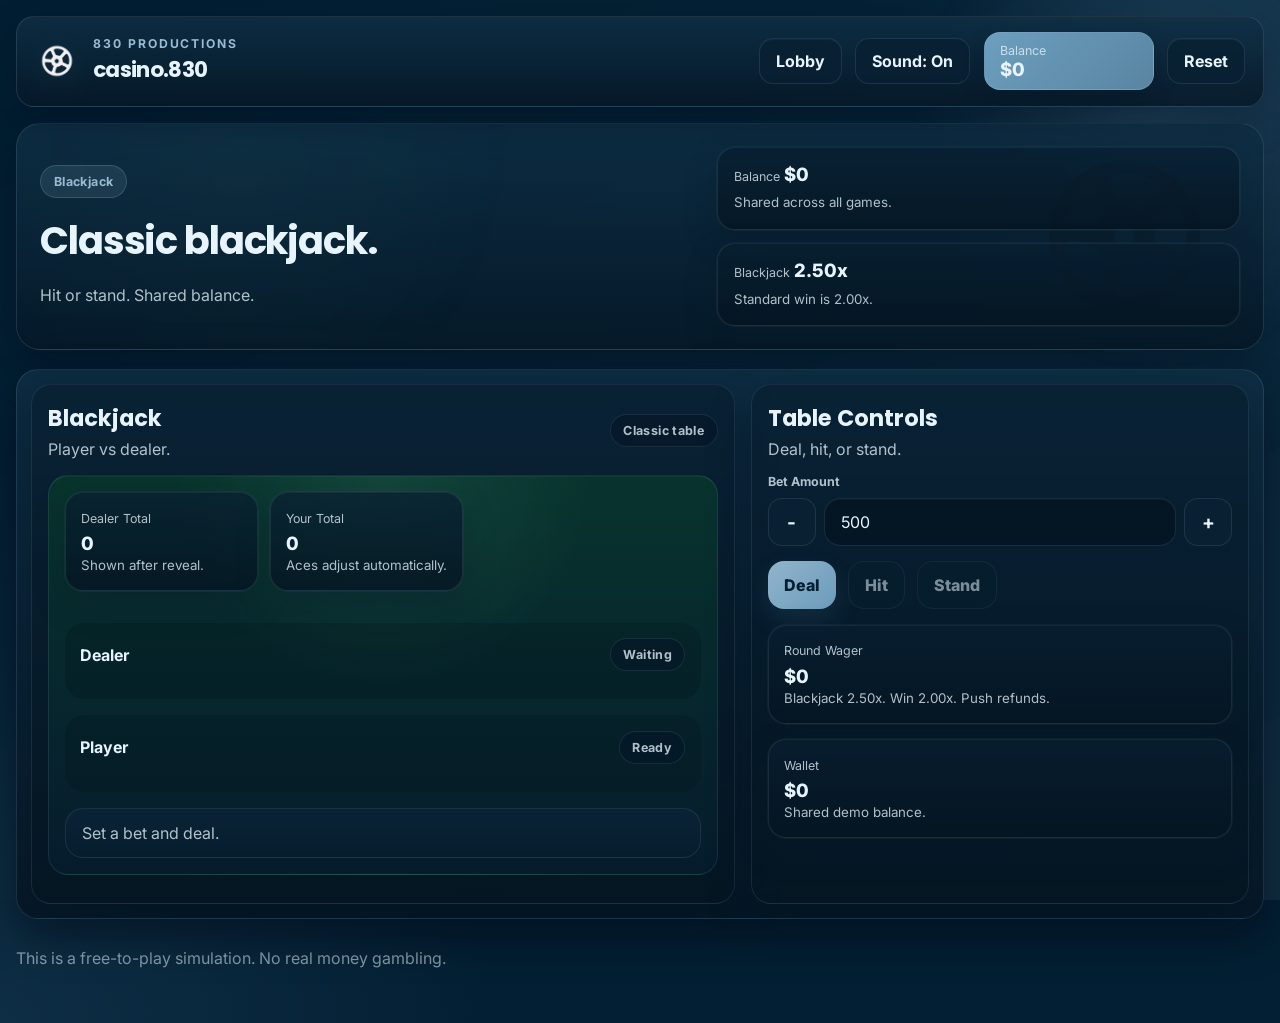
==== games/blackjack.html @ 33a7fc01 "first commit" ====
<!DOCTYPE html>
<html lang="en">
  <head>
    <meta charset="UTF-8" />
    <meta name="viewport" content="width=device-width, initial-scale=1.0" />
    <title>casino.830 | Blackjack</title>
    <link rel="icon" type="image/png" href="../assets/logos/logo-icon.png" />
    <link rel="preconnect" href="https://fonts.googleapis.com" />
    <link rel="preconnect" href="https://fonts.gstatic.com" crossorigin />
    <link
      href="https://fonts.googleapis.com/css2?family=Inter:wght@400;500;600;700;800&amp;family=Poppins:wght@500;600;700;800&amp;display=swap"
      rel="stylesheet"
    />
    <link rel="stylesheet" href="../css/styles.css" />
  </head>
  <body data-page-type="game" data-game-id="blackjack" data-game-creator="createBlackjackGame">
    <div class="app-shell">
      <header class="topbar glass-panel">
        <div class="brand-cluster">
          <a class="brand-lockup" href="../index.html" aria-label="casino.830 home">
            <img class="brand-mark" src="../assets/logos/logo-white.png" alt="830 Productions logo" />
            <div>
              <p class="eyebrow">830 Productions</p>
              <h1>casino.830</h1>
            </div>
          </a>
        </div>

        <div class="topbar-actions">
          <a class="secondary-button" href="../index.html">Lobby</a>
          <button class="icon-button sound-toggle" data-sound-toggle type="button" aria-pressed="true">
            Sound: On
          </button>
          <div class="balance-pill">
            <span>Balance</span>
            <strong data-balance-display>$30,000</strong>
          </div>
          <button class="secondary-button" data-reset-balance type="button">Reset</button>
        </div>
      </header>

      <main class="main-content page-main">
        <section class="hero-panel glass-panel">
          <div class="hero-copy">
            <span class="hero-chip">Blackjack</span>
            <h2>Classic blackjack.</h2>
            <p>Hit or stand. Shared balance.</p>
          </div>

          <div class="hero-stats">
            <article class="hero-stat">
              <span>Balance</span>
              <strong data-balance-display>$30,000</strong>
              <small>Shared across all games.</small>
            </article>
            <article class="hero-stat">
              <span>Blackjack</span>
              <strong>2.50x</strong>
              <small>Standard win is 2.00x.</small>
            </article>
          </div>
        </section>

        <section class="lobby-section">
          <div class="game-stage-shell glass-panel">
            <div id="gameMount"></div>
          </div>
        </section>

        <footer class="site-footer">
          <p>This is a free-to-play simulation. No real money gambling.</p>
        </footer>
      </main>
    </div>

    <div class="toast-stack" id="toastStack" aria-live="polite" aria-atomic="true"></div>

    <script defer src="../js/site.js"></script>
    <script defer src="../js/games/blackjack.js"></script>
    <script defer src="../js/game-page.js"></script>
  </body>
</html>
---- css/styles.css ----
:root {
  --bg-primary: #031f33;
  --bg-secondary: #123852;
  --bg-tertiary: #315d7d;
  --interactive: #5d89a7;
  --interactive-soft: #98bad2;
  --interactive-bright: #d9edf9;
  --text-primary: #e7f4fd;
  --text-secondary: rgba(231, 244, 253, 0.76);
  --text-muted: rgba(231, 244, 253, 0.56);
  --border-soft: rgba(152, 186, 210, 0.16);
  --shadow-soft: 0 16px 36px rgba(0, 8, 20, 0.28);
  --shadow-glow: 0 0 0 1px rgba(152, 186, 210, 0.05), 0 14px 30px rgba(8, 25, 38, 0.34);
  --shadow-lift: 0 20px 44px rgba(0, 8, 20, 0.32);
  --radius-lg: 22px;
  --radius-md: 16px;
  --radius-sm: 12px;
  --radius-xs: 8px;
  --transition-soft: 220ms ease;
  --transition-spring: 320ms cubic-bezier(0.2, 0.85, 0.3, 1);
  --sidebar-width: 300px;
  --page-accent: rgba(93, 137, 167, 0.4);
  --page-accent-strong: rgba(152, 186, 210, 0.3);
}

*,
*::before,
*::after {
  box-sizing: border-box;
}

html {
  scroll-behavior: smooth;
}

body {
  margin: 0;
  min-height: 100vh;
  font-family: "Inter", sans-serif;
  color: var(--text-primary);
  background:
    radial-gradient(circle at top right, rgba(93, 137, 167, 0.18), transparent 24%),
    radial-gradient(circle at bottom left, rgba(49, 93, 125, 0.24), transparent 30%),
    var(--bg-primary);
  overflow-x: hidden;
  position: relative;
}

body::before,
body::after,
.app-shell::before {
  content: "";
  position: fixed;
  pointer-events: none;
}

body::before {
  inset: 0;
  background:
    linear-gradient(135deg, rgba(3, 31, 51, 0.94), rgba(18, 56, 82, 0.8)),
    url("../assets/images/backdrop.png") center / cover no-repeat;
  opacity: 0.24;
  z-index: -3;
}

body::after {
  inset: auto;
  width: 28rem;
  height: 28rem;
  top: -6rem;
  right: -6rem;
  border-radius: 999px;
  background: radial-gradient(circle, rgba(93, 137, 167, 0.22), transparent 72%);
  filter: blur(18px);
  z-index: -2;
}

button,
input,
select {
  font: inherit;
}

button {
  cursor: pointer;
  border: 0;
}

img {
  display: block;
  max-width: 100%;
}

a {
  color: inherit;
  text-decoration: none;
}

[hidden] {
  display: none !important;
}

.app-shell {
  min-height: 100vh;
  padding: 1rem;
  position: relative;
}

.app-shell::before {
  display: none;
}

.glass-panel {
  border: 1px solid var(--border-soft);
  background:
    linear-gradient(180deg, rgba(15, 47, 69, 0.84), rgba(6, 24, 39, 0.88));
  box-shadow: var(--shadow-soft);
  backdrop-filter: blur(14px);
}

.topbar {
  position: sticky;
  top: 1rem;
  z-index: 30;
  display: flex;
  align-items: center;
  justify-content: space-between;
  gap: 1rem;
  padding: 0.95rem 1.1rem;
  border-radius: 18px;
}

.topbar::before {
  display: none;
}

.brand-cluster,
.topbar-actions {
  display: flex;
  align-items: center;
  gap: 0.85rem;
}

.brand-lockup {
  display: flex;
  align-items: center;
  gap: 0.9rem;
}

.brand-mark {
  width: 44px;
  height: 44px;
  object-fit: contain;
  filter: drop-shadow(0 8px 16px rgba(152, 186, 210, 0.12));
}

.brand-lockup h1,
.hero-copy h2,
.section-header h2,
.sidebar-promo h2,
.modal-header h2,
.game-card h3 {
  margin: 0;
  font-family: "Poppins", sans-serif;
  letter-spacing: -0.03em;
}

.brand-lockup h1 {
  font-size: 1.35rem;
}

.eyebrow {
  margin: 0 0 0.15rem;
  font-size: 0.76rem;
  font-weight: 700;
  text-transform: uppercase;
  letter-spacing: 0.16em;
  color: var(--interactive-soft);
}

.icon-button,
.secondary-button,
.primary-button,
.sidebar-link,
.game-card,
.play-button,
.modal-close,
.chip-button,
.number-chip,
.color-chip {
  transition:
    transform var(--transition-soft),
    box-shadow var(--transition-soft),
    border-color var(--transition-soft),
    background-color var(--transition-soft),
    opacity var(--transition-soft),
    color var(--transition-soft);
}

.icon-button,
.secondary-button,
.primary-button,
.chip-button,
.number-chip,
.color-chip {
  border-radius: 14px;
}

.icon-button,
.secondary-button,
.chip-button,
.number-chip,
.color-chip {
  border: 1px solid rgba(152, 186, 210, 0.14);
  background: rgba(9, 33, 51, 0.86);
  color: var(--text-primary);
}

.primary-button,
.balance-pill {
  background: linear-gradient(135deg, rgba(113, 164, 196, 0.96), rgba(93, 137, 167, 0.96));
}

.primary-button,
.secondary-button,
.icon-button,
.play-button {
  min-height: 44px;
  padding: 0.75rem 1rem;
  font-weight: 700;
}

.primary-button:hover,
.secondary-button:hover,
.icon-button:hover,
.sidebar-link:hover,
.game-card:hover,
.chip-button:hover,
.number-chip:hover,
.color-chip:hover,
.modal-close:hover {
  transform: translateY(-1px);
  box-shadow: 0 12px 24px rgba(0, 0, 0, 0.2);
}

.primary-button {
  color: #031f33;
  box-shadow: inset 0 1px 0 rgba(255, 255, 255, 0.2), 0 10px 22px rgba(93, 137, 167, 0.2);
}

.secondary-button {
  color: var(--text-primary);
  box-shadow: inset 0 1px 0 rgba(255, 255, 255, 0.04);
}

.nav-toggle {
  display: inline-flex;
  flex-direction: column;
  justify-content: center;
  gap: 0.22rem;
  width: 44px;
  padding-inline: 0.8rem;
}

.nav-toggle span {
  display: block;
  width: 100%;
  height: 2px;
  border-radius: 999px;
  background: var(--text-primary);
}

.demo-badge,
.mini-badge,
.hero-chip,
.tag-chip,
.pill-chip {
  display: inline-flex;
  align-items: center;
  gap: 0.4rem;
  width: fit-content;
  border-radius: 999px;
  font-size: 0.78rem;
  font-weight: 700;
  letter-spacing: 0.03em;
}

.demo-badge,
.mini-badge,
.hero-chip {
  padding: 0.52rem 0.8rem;
  border: 1px solid rgba(152, 186, 210, 0.22);
  background: rgba(152, 186, 210, 0.12);
  color: var(--interactive-soft);
}

.balance-pill {
  display: flex;
  flex-direction: column;
  justify-content: center;
  min-width: 170px;
  min-height: 50px;
  padding: 0.6rem 0.95rem;
  border-radius: 16px;
  color: var(--text-primary);
  box-shadow: 0 10px 22px rgba(7, 17, 28, 0.2);
  border: 1px solid rgba(217, 237, 249, 0.12);
}

.balance-pill span,
.modal-balance span,
.hero-stat span,
.info-copy span,
.control-stack label,
.metric-card span,
.selection-card span,
.status-card span {
  font-size: 0.78rem;
  color: var(--text-secondary);
}

.balance-pill strong,
.modal-balance strong,
.hero-stat strong,
.metric-card strong,
.selection-card strong,
.status-card strong {
  font-size: 1.15rem;
  font-weight: 800;
}

.layout {
  display: grid;
  grid-template-columns: var(--sidebar-width) minmax(0, 1fr);
  gap: 1rem;
  margin-top: 0.9rem;
}

.sidebar {
  position: sticky;
  top: 6.4rem;
  height: calc(100vh - 7.5rem);
  display: flex;
  flex-direction: column;
  gap: 1rem;
  padding: 1.2rem;
  border-radius: var(--radius-lg);
  box-shadow: var(--shadow-lift);
}

.sidebar::before {
  display: none;
}

.sidebar-section {
  position: relative;
  z-index: 1;
}

.sidebar-heading {
  margin: 0 0 1rem;
  font-size: 0.8rem;
  font-weight: 800;
  letter-spacing: 0.12em;
  text-transform: uppercase;
  color: var(--interactive-soft);
}

.sidebar-links {
  display: grid;
  gap: 0.7rem;
}

.sidebar-link {
  display: flex;
  align-items: center;
  justify-content: space-between;
  width: 100%;
  min-height: 52px;
  padding: 0.8rem 0.95rem;
  border-radius: 16px;
  color: var(--text-primary);
  background: rgba(6, 24, 39, 0.46);
  text-align: left;
  position: relative;
}

.sidebar-link::after {
  display: none;
}

.sidebar-link.active {
  border-color: rgba(152, 186, 210, 0.26);
  background: rgba(93, 137, 167, 0.18);
  box-shadow: inset 0 0 0 1px rgba(152, 186, 210, 0.08);
}

.sidebar-link strong {
  font-size: 0.8rem;
  color: var(--interactive-soft);
}

.sidebar-promo,
.sidebar-note,
.hero-stat,
.game-card,
.game-panel,
.metric-card,
.status-card,
.selection-card {
  border: 1px solid rgba(152, 186, 210, 0.12);
  background: linear-gradient(180deg, rgba(8, 31, 49, 0.74), rgba(5, 21, 34, 0.82));
  box-shadow: var(--shadow-glow);
}

.sidebar-promo {
  margin-top: auto;
  padding: 1rem;
  border-radius: 20px;
}

.sidebar-promo p,
.hero-copy p,
.disclaimer-text,
.hero-stat small,
.game-card p,
.metric-card small,
.status-card small,
.selection-card small,
.meta-list li,
.wheel-status,
.card-caption,
.table-summary p {
  color: var(--text-secondary);
  line-height: 1.6;
}

.sidebar-note {
  padding: 0.9rem 1rem;
  border-radius: 18px;
}

.main-content {
  min-width: 0;
}

.hero-panel {
  position: relative;
  display: grid;
  grid-template-columns: 1.2fr 0.95fr;
  gap: 1rem;
  padding: 1.45rem;
  border-radius: 24px;
  overflow: hidden;
  box-shadow: var(--shadow-lift);
}

.hero-panel::before {
  content: "";
  position: absolute;
  inset: 0;
  background:
    radial-gradient(circle at 18% 20%, var(--page-accent), transparent 26%),
    linear-gradient(120deg, rgba(49, 93, 125, 0.1), transparent 44%),
    url("../assets/logos/logo-icon.png") right 1.6rem center / 14rem no-repeat;
  opacity: 0.18;
  pointer-events: none;
}

.hero-panel::after {
  display: none;
}

.hero-copy,
.hero-stats {
  position: relative;
  z-index: 1;
}

.hero-copy {
  display: flex;
  flex-direction: column;
  justify-content: center;
  gap: 0.85rem;
}

.hero-copy h2 {
  font-size: clamp(2rem, 3vw, 3rem);
  max-width: 14ch;
  text-wrap: balance;
}

.hero-copy p {
  margin: 0;
  max-width: 44ch;
}

.hero-actions,
.section-tags,
.action-row,
.chip-row,
.selection-row {
  display: flex;
  flex-wrap: wrap;
  gap: 0.75rem;
}

.hero-stats {
  display: grid;
  gap: 0.85rem;
}

.hero-stat {
  padding: 0.95rem 1rem;
  border-radius: 18px;
}

.hero-stat small {
  display: block;
  margin-top: 0.45rem;
}

.lobby-section {
  margin-top: 1.2rem;
}

.section-header {
  display: flex;
  align-items: end;
  justify-content: space-between;
  gap: 1rem;
  margin-bottom: 0.95rem;
}

.section-header h2 {
  font-size: 1.6rem;
}

.section-header .eyebrow {
  padding-left: 0;
}

.tag-chip,
.pill-chip {
  padding: 0.5rem 0.78rem;
  background: rgba(6, 24, 39, 0.62);
  border: 1px solid rgba(152, 186, 210, 0.12);
  color: var(--text-secondary);
}

.game-grid {
  display: grid;
  grid-template-columns: repeat(auto-fit, minmax(250px, 1fr));
  gap: 1rem;
}

.game-card {
  position: relative;
  display: flex;
  flex-direction: column;
  min-height: 300px;
  padding: 1rem;
  border-radius: 20px;
}

.game-card-media {
  position: relative;
  min-height: 165px;
  border-radius: 16px;
  overflow: hidden;
  padding: 0.95rem;
  box-shadow: inset 0 1px 0 rgba(255, 255, 255, 0.06);
}

.game-card-media::before {
  content: "";
  position: absolute;
  inset: auto -2rem -3rem auto;
  width: 8rem;
  height: 8rem;
  border-radius: 999px;
  background: radial-gradient(circle, rgba(231, 244, 253, 0.16), transparent 70%);
  filter: blur(14px);
}

.game-card[data-game="slots"] .game-card-media {
  background: linear-gradient(135deg, rgba(49, 93, 125, 0.96), rgba(93, 137, 167, 0.7));
}

.game-card[data-game="blackjack"] .game-card-media {
  background: linear-gradient(135deg, rgba(8, 76, 56, 0.92), rgba(18, 56, 82, 0.82));
}

.game-card[data-game="roulette"] .game-card-media {
  background: linear-gradient(135deg, rgba(124, 27, 34, 0.9), rgba(49, 93, 125, 0.82));
}

.game-card[data-game="mines"] .game-card-media {
  background: linear-gradient(135deg, rgba(24, 47, 68, 0.96), rgba(79, 119, 148, 0.7));
}

.game-card[data-game="plinko"] .game-card-media {
  background: linear-gradient(135deg, rgba(25, 66, 102, 0.94), rgba(98, 168, 208, 0.76));
}

.game-card[data-game="limbo"] .game-card-media {
  background: linear-gradient(135deg, rgba(27, 65, 96, 0.94), rgba(71, 136, 179, 0.74));
}

.game-card[data-game="dice"] .game-card-media {
  background: linear-gradient(135deg, rgba(29, 74, 116, 0.92), rgba(24, 109, 120, 0.8));
}

.game-card[data-game="crash"] .game-card-media {
  background: linear-gradient(135deg, rgba(56, 36, 106, 0.92), rgba(18, 56, 82, 0.84));
}

.card-category {
  position: relative;
  z-index: 1;
}

.thumbnail-symbol {
  position: absolute;
  inset: auto 1rem 1rem 1rem;
  font-family: "Poppins", sans-serif;
  font-size: clamp(2rem, 4vw, 3rem);
  font-weight: 800;
  letter-spacing: -0.04em;
  color: rgba(255, 255, 255, 0.92);
  text-shadow: 0 8px 16px rgba(0, 0, 0, 0.24);
}

.thumbnail-subline {
  position: absolute;
  inset: auto 1rem 0.8rem auto;
  font-size: 0.8rem;
  letter-spacing: 0.14em;
  text-transform: uppercase;
  color: rgba(255, 255, 255, 0.68);
}

.game-card-content {
  display: flex;
  flex: 1;
  flex-direction: column;
  justify-content: space-between;
  gap: 1rem;
  padding-top: 1rem;
}

.game-card h3 {
  font-size: 1.25rem;
}

.game-title-row {
  display: flex;
  align-items: center;
  justify-content: space-between;
  gap: 0.7rem;
}

.game-card p {
  margin: 0.45rem 0 0;
  font-size: 0.95rem;
}

.recommend-badge {
  display: inline-flex;
  align-items: center;
  gap: 0.35rem;
  padding: 0.35rem 0.65rem;
  border-radius: 999px;
  border: 1px solid rgba(231, 244, 253, 0.2);
  background: rgba(231, 244, 253, 0.12);
  color: var(--text-primary);
  font-size: 0.72rem;
  font-weight: 700;
  letter-spacing: 0.04em;
  white-space: nowrap;
}

.game-card[data-recommended="true"] {
  border-color: rgba(231, 244, 253, 0.18);
  box-shadow:
    0 0 0 1px rgba(231, 244, 253, 0.06),
    var(--shadow-glow);
}

.game-card-footer {
  display: flex;
  align-items: center;
  justify-content: space-between;
  gap: 0.8rem;
}

.play-button {
  display: inline-flex;
  align-items: center;
  justify-content: center;
  min-height: 42px;
  min-width: 92px;
  padding: 0.7rem 0.9rem;
  border-radius: 14px;
  background: rgba(231, 244, 253, 0.12);
  color: var(--text-primary);
  font-weight: 700;
  text-decoration: none;
  border: 1px solid rgba(217, 237, 249, 0.12);
}

.play-button:hover {
  background: rgba(231, 244, 253, 0.18);
}

.site-footer {
  display: flex;
  justify-content: flex-start;
  gap: 1rem;
  padding: 0.85rem 0 1.4rem;
  color: var(--text-muted);
}

.modal-backdrop {
  position: fixed;
  inset: 0;
  display: flex;
  align-items: center;
  justify-content: center;
  padding: 1rem;
  background: rgba(2, 10, 16, 0.72);
  opacity: 0;
  pointer-events: none;
  transition: opacity var(--transition-spring);
  z-index: 50;
}

.modal-backdrop.is-open {
  opacity: 1;
  pointer-events: auto;
}

.game-modal {
  position: relative;
  width: min(1120px, 100%);
  max-height: 92vh;
  padding: 1.4rem;
  border-radius: 28px;
  overflow: auto;
  transform: translateY(14px) scale(0.97);
  opacity: 0;
  transition:
    transform var(--transition-spring),
    opacity var(--transition-spring);
}

.modal-backdrop.is-open .game-modal {
  transform: translateY(0) scale(1);
  opacity: 1;
}

.modal-close {
  position: sticky;
  top: 0.3rem;
  z-index: 2;
  margin-left: auto;
  display: grid;
  place-items: center;
  width: 42px;
  height: 42px;
  border-radius: 999px;
  font-size: 1.55rem;
  color: var(--text-primary);
}

.modal-header {
  display: flex;
  align-items: end;
  justify-content: space-between;
  gap: 1rem;
  margin-bottom: 1rem;
}

.modal-balance {
  min-width: 150px;
  padding: 0.8rem 0.95rem;
  border-radius: 18px;
  border: 1px solid rgba(152, 186, 210, 0.16);
  background: rgba(6, 24, 39, 0.58);
  text-align: right;
}

.modal-loading {
  display: grid;
  place-items: center;
  min-height: 280px;
  gap: 0.8rem;
  text-align: center;
}

.loader-orb {
  width: 72px;
  height: 72px;
  border-radius: 999px;
  border: 3px solid rgba(152, 186, 210, 0.12);
  border-top-color: var(--interactive-soft);
  animation: spin 1s linear infinite;
}

.game-shell {
  display: grid;
  grid-template-columns: 1.2fr 0.85fr;
  gap: 1rem;
}

.game-panel {
  min-width: 0;
  padding: 1rem;
  border-radius: 20px;
  box-shadow: var(--shadow-lift);
}

.game-stage {
  min-height: 520px;
}

.panel-header,
.panel-subheader {
  display: flex;
  align-items: center;
  justify-content: space-between;
  gap: 1rem;
  margin-bottom: 1rem;
}

.panel-title {
  display: flex;
  flex-direction: column;
  gap: 0.25rem;
}

.panel-title h3 {
  margin: 0;
  font-family: "Poppins", sans-serif;
  font-size: 1.4rem;
}

.panel-title p {
  margin: 0;
  color: var(--text-secondary);
}

.status-card,
.selection-card,
.metric-card {
  padding: 0.85rem 0.95rem;
  border-radius: 18px;
}

.game-status {
  padding: 0.9rem 1rem;
  border-radius: 18px;
  border: 1px solid rgba(152, 186, 210, 0.12);
  background: linear-gradient(180deg, rgba(10, 37, 58, 0.72), rgba(7, 29, 47, 0.56));
  color: var(--text-secondary);
}

.status-card strong,
.selection-card strong,
.metric-card strong {
  display: block;
  margin-top: 0.35rem;
}

.metric-grid,
.selection-grid {
  display: grid;
  grid-template-columns: repeat(2, minmax(0, 1fr));
  gap: 0.75rem;
}

.control-panel {
  display: grid;
  align-content: start;
  gap: 0.95rem;
}

.control-stack {
  display: grid;
  gap: 0.55rem;
}

.control-stack label {
  font-weight: 700;
}

.number-input,
.select-input,
.range-input {
  width: 100%;
}

.number-input,
.select-input {
  min-height: 48px;
  padding: 0.82rem 0.95rem;
  border-radius: 16px;
  border: 1px solid rgba(152, 186, 210, 0.14);
  background: rgba(5, 22, 36, 0.9);
  color: var(--text-primary);
  outline: none;
  box-shadow: inset 0 1px 0 rgba(255, 255, 255, 0.03);
}

.number-input:focus,
.select-input:focus {
  border-color: rgba(152, 186, 210, 0.4);
  box-shadow: 0 0 0 4px rgba(152, 186, 210, 0.08);
}

.range-input {
  accent-color: var(--interactive-soft);
}

.stepper-row {
  display: grid;
  grid-template-columns: 48px minmax(0, 1fr) 48px;
  gap: 0.55rem;
}

.chip-button {
  min-height: 48px;
  font-size: 1.2rem;
  font-weight: 700;
}

.chip-button.selected {
  border-color: rgba(231, 244, 253, 0.28);
  background: rgba(93, 137, 167, 0.22);
  box-shadow: inset 0 0 0 1px rgba(231, 244, 253, 0.06);
}

.primary-action,
.secondary-action {
  display: inline-flex;
  align-items: center;
  justify-content: center;
  min-height: 48px;
  padding: 0.8rem 1rem;
  border-radius: 16px;
  font-weight: 800;
}

.primary-action {
  background: linear-gradient(135deg, rgba(152, 186, 210, 0.96), rgba(113, 164, 196, 0.94));
  color: #031f33;
  box-shadow: 0 12px 24px rgba(64, 108, 138, 0.2);
}

.secondary-action {
  border: 1px solid rgba(152, 186, 210, 0.16);
  background: rgba(7, 29, 47, 0.6);
  color: var(--text-primary);
}

.primary-action[disabled],
.secondary-action[disabled],
.play-button[disabled] {
  opacity: 0.52;
  cursor: not-allowed;
  transform: none;
  box-shadow: none;
}

.slots-stage {
  display: grid;
  gap: 1rem;
}

.reels {
  display: grid;
  grid-template-columns: repeat(3, minmax(0, 1fr));
  gap: 0.9rem;
}

.reel-window {
  position: relative;
  overflow: hidden;
  min-height: 170px;
  border-radius: 22px;
  border: 1px solid rgba(152, 186, 210, 0.12);
  background:
    linear-gradient(180deg, rgba(6, 24, 39, 0.75), rgba(18, 56, 82, 0.58));
}

.reel-window::before,
.reel-window::after {
  content: "";
  position: absolute;
  left: 10%;
  right: 10%;
  height: 1px;
  background: linear-gradient(90deg, transparent, rgba(152, 186, 210, 0.65), transparent);
}

.reel-window::before {
  top: 36%;
}

.reel-window::after {
  bottom: 36%;
}

.reel {
  display: grid;
  place-items: center;
  gap: 0.4rem;
  min-height: 170px;
  transition: transform 120ms ease;
}

.reel.spinning {
  animation: reelBounce 160ms linear infinite;
}

.slot-symbol {
  display: grid;
  justify-items: center;
  gap: 0.35rem;
}

.slot-symbol-mark {
  font-family: "Poppins", sans-serif;
  font-size: clamp(2.6rem, 5vw, 3.8rem);
  font-weight: 800;
  color: var(--text-primary);
}

.slot-symbol-name {
  font-size: 0.8rem;
  text-transform: uppercase;
  letter-spacing: 0.16em;
  color: var(--interactive-soft);
}

.paytable {
  display: grid;
  gap: 0.7rem;
}

.meta-list {
  display: grid;
  gap: 0.45rem;
  margin: 0;
  padding: 0;
  list-style: none;
}

.meta-list strong {
  color: var(--text-primary);
}

.table-felt {
  display: grid;
  gap: 1rem;
  padding: 1rem;
  border-radius: 20px;
  background:
    radial-gradient(circle at top center, rgba(78, 171, 138, 0.16), transparent 40%),
    linear-gradient(180deg, rgba(9, 54, 45, 0.9), rgba(7, 29, 47, 0.85));
  border: 1px solid rgba(152, 186, 210, 0.12);
  box-shadow: inset 0 1px 0 rgba(255, 255, 255, 0.04);
}

.hands-grid {
  display: grid;
  gap: 1rem;
}

.hand-group {
  padding: 0.95rem;
  border-radius: 20px;
  background: rgba(2, 14, 20, 0.22);
}

.hand-header {
  display: flex;
  align-items: center;
  justify-content: space-between;
  gap: 0.75rem;
  margin-bottom: 0.8rem;
}

.hand-header h4 {
  margin: 0;
  font-size: 1rem;
}

.card-row {
  display: flex;
  flex-wrap: wrap;
  gap: 0.75rem;
}

.playing-card {
  position: relative;
  width: 88px;
  min-height: 126px;
  padding: 0.7rem;
  border-radius: 16px;
  border: 1px solid rgba(255, 255, 255, 0.08);
  background: linear-gradient(180deg, rgba(255, 255, 255, 0.98), rgba(227, 239, 247, 0.94));
  color: #0c1f31;
  box-shadow: 0 12px 22px rgba(0, 0, 0, 0.22);
  overflow: hidden;
  isolation: isolate;
}

.playing-card > * {
  position: relative;
  z-index: 2;
}

.playing-card::before {
  content: "";
  position: absolute;
  top: 50%;
  left: 50%;
  width: 52px;
  height: 52px;
  transform: translate(-50%, -50%);
  background: url("../assets/logos/logo-icon.png") center / contain no-repeat;
  opacity: 0.08;
  filter: saturate(0.5) brightness(0.5);
  z-index: 0;
}

.playing-card::after {
  content: "";
  position: absolute;
  inset: 0;
  background: linear-gradient(135deg, rgba(255, 255, 255, 0.2), transparent 38%);
  z-index: 0;
}

.playing-card.red {
  color: #9c1f2f;
}

.playing-card.hidden-card {
  display: grid;
  place-items: center;
  background:
    linear-gradient(135deg, rgba(18, 56, 82, 0.98), rgba(49, 93, 125, 0.96));
  color: var(--text-primary);
}

.playing-card.hidden-card::before {
  width: 62px;
  height: 62px;
  opacity: 0.24;
  filter: drop-shadow(0 8px 18px rgba(152, 186, 210, 0.16));
}

.playing-card.hidden-card::after {
  background:
    radial-gradient(circle at 30% 24%, rgba(231, 244, 253, 0.15), transparent 30%),
    linear-gradient(135deg, rgba(255, 255, 255, 0.08), transparent 42%);
}

.card-back-copy {
  font-family: "Poppins", sans-serif;
  font-size: 0.95rem;
  font-weight: 700;
  letter-spacing: 0.3em;
  text-transform: uppercase;
}

.card-rank {
  font-size: 1.05rem;
  font-weight: 800;
}

.card-suit {
  font-size: 2rem;
  line-height: 1;
}

.card-caption {
  margin-top: 0.6rem;
  font-size: 0.82rem;
}

.roulette-stage {
  display: grid;
  gap: 1rem;
}

.wheel-shell {
  position: relative;
  display: grid;
  place-items: center;
  min-height: 350px;
}

.wheel-pointer {
  position: absolute;
  top: 1.2rem;
  width: 0;
  height: 0;
  border-left: 12px solid transparent;
  border-right: 12px solid transparent;
  border-top: 20px solid var(--interactive-soft);
  z-index: 3;
}

.wheel-disc {
  position: relative;
  width: min(320px, 74vw);
  aspect-ratio: 1;
  border-radius: 999px;
  border: 10px solid rgba(255, 255, 255, 0.06);
  box-shadow:
    inset 0 0 0 16px rgba(2, 14, 20, 0.24),
    0 22px 40px rgba(0, 0, 0, 0.32);
  transition: transform 2.25s cubic-bezier(0.12, 0.9, 0.18, 1);
}

.wheel-core {
  position: absolute;
  inset: 26%;
  display: grid;
  place-items: center;
  border-radius: 999px;
  background: rgba(6, 24, 39, 0.92);
  text-align: center;
  box-shadow: inset 0 0 0 1px rgba(152, 186, 210, 0.12);
}

.wheel-core strong {
  font-family: "Poppins", sans-serif;
  font-size: 2.1rem;
}

.wheel-number-marker {
  position: absolute;
  top: 50%;
  left: 50%;
  font-size: 0.72rem;
  font-weight: 800;
  letter-spacing: 0.03em;
  transform-origin: center center;
}

.wheel-number-marker.red {
  color: #ff808f;
}

.wheel-number-marker.black {
  color: #d6e6f1;
}

.wheel-number-marker.green {
  color: #7be5b6;
}

.wheel-status {
  text-align: center;
}

.roulette-board {
  display: grid;
  grid-template-columns: repeat(3, minmax(0, 1fr));
  gap: 0.45rem;
}

.number-chip,
.color-chip {
  display: inline-flex;
  align-items: center;
  justify-content: center;
  min-height: 44px;
  padding: 0.7rem;
  font-weight: 800;
  color: var(--text-primary);
  position: relative;
}

.number-chip {
  overflow: hidden;
  isolation: isolate;
}

.number-chip-value {
  position: relative;
  z-index: 2;
  transition: transform var(--transition-soft), text-shadow var(--transition-soft);
}

.number-chip.red,
.color-chip.red {
  background: rgba(165, 34, 42, 0.58);
}

.number-chip.black,
.color-chip.black {
  background: rgba(11, 16, 20, 0.7);
}

.number-chip.green {
  background: rgba(20, 132, 93, 0.62);
}

.number-chip.selected,
.color-chip.selected {
  border-color: rgba(231, 244, 253, 0.36);
  box-shadow: 0 0 0 2px rgba(231, 244, 253, 0.08);
}

.roulette-chip-marker {
  position: absolute;
  top: 50%;
  left: 50%;
  width: 34px;
  height: 34px;
  border-radius: 999px;
  background:
    url("../assets/logos/logo-icon.png") center / 46% no-repeat,
    radial-gradient(circle at center, rgba(3, 31, 51, 0.96) 0 30%, rgba(231, 244, 253, 0.78) 31% 47%, transparent 48%),
    conic-gradient(
      from 0deg,
      rgba(231, 244, 253, 0.98) 0 12.5%,
      rgba(93, 137, 167, 0.98) 12.5% 25%,
      rgba(231, 244, 253, 0.98) 25% 37.5%,
      rgba(49, 93, 125, 0.98) 37.5% 50%,
      rgba(231, 244, 253, 0.98) 50% 62.5%,
      rgba(93, 137, 167, 0.98) 62.5% 75%,
      rgba(231, 244, 253, 0.98) 75% 87.5%,
      rgba(49, 93, 125, 0.98) 87.5% 100%
    );
  box-shadow:
    0 6px 14px rgba(0, 0, 0, 0.28),
    inset 0 1px 0 rgba(255, 255, 255, 0.24);
  opacity: 0;
  pointer-events: none;
  transform: translate(-50%, -50%) rotate(-10deg) scale(0.72);
  transition:
    opacity var(--transition-soft),
    transform var(--transition-spring);
  z-index: 1;
}

.roulette-chip-marker::before {
  content: "";
  position: absolute;
  inset: 5px;
  border-radius: inherit;
  border: 1px solid rgba(231, 244, 253, 0.2);
}

.number-chip.selected .roulette-chip-marker {
  opacity: 1;
  transform: translate(-50%, -50%) rotate(-10deg) scale(1);
}

.number-chip.selected .number-chip-value {
  transform: translateY(-1px);
  text-shadow: 0 1px 4px rgba(2, 10, 16, 0.5);
}

.number-chip.zero {
  grid-column: 1 / -1;
}

.plinko-stage,
.mines-stage {
  display: grid;
  gap: 1rem;
}

.plinko-shell {
  display: grid;
  gap: 0.8rem;
}

.plinko-board {
  position: relative;
  min-height: 336px;
  border-radius: 24px;
  border: 1px solid rgba(152, 186, 210, 0.12);
  background:
    radial-gradient(circle at top center, rgba(98, 168, 208, 0.18), transparent 38%),
    linear-gradient(180deg, rgba(8, 31, 49, 0.76), rgba(5, 21, 34, 0.92));
  box-shadow: inset 0 1px 0 rgba(255, 255, 255, 0.04);
  overflow: hidden;
}

.plinko-board::before {
  content: "";
  position: absolute;
  inset: 0;
  background:
    linear-gradient(180deg, rgba(231, 244, 253, 0.04), transparent 24%),
    radial-gradient(circle at 50% 100%, rgba(231, 244, 253, 0.08), transparent 38%);
  pointer-events: none;
}

.plinko-pegs {
  position: absolute;
  inset: 0;
}

.plinko-peg {
  position: absolute;
  width: 12px;
  height: 12px;
  margin-left: -6px;
  margin-top: -6px;
  border-radius: 999px;
  background: linear-gradient(180deg, rgba(231, 244, 253, 0.94), rgba(152, 186, 210, 0.72));
  box-shadow:
    0 6px 12px rgba(0, 0, 0, 0.18),
    inset 0 1px 0 rgba(255, 255, 255, 0.28);
}

.plinko-ball {
  position: absolute;
  top: 0;
  left: 0;
  width: 34px;
  height: 34px;
  border-radius: 999px;
  background:
    url("../assets/logos/logo-icon.png") center / 62% no-repeat,
    radial-gradient(circle at 32% 28%, rgba(231, 244, 253, 0.98), rgba(152, 186, 210, 0.92) 62%, rgba(49, 93, 125, 0.98));
  box-shadow:
    0 10px 18px rgba(0, 0, 0, 0.22),
    inset 0 1px 0 rgba(255, 255, 255, 0.24);
  transition: transform 145ms cubic-bezier(0.24, 0.84, 0.28, 1);
  will-change: transform;
  z-index: 2;
}

.plinko-ball.is-dropping {
  box-shadow:
    0 14px 22px rgba(0, 0, 0, 0.24),
    0 0 18px rgba(152, 186, 210, 0.16);
}

.plinko-slots {
  display: grid;
  grid-template-columns: repeat(9, minmax(0, 1fr));
  gap: 0.35rem;
}

.plinko-slot {
  min-height: 50px;
  padding: 0.45rem 0.2rem;
  border-radius: 14px;
  border: 1px solid rgba(152, 186, 210, 0.12);
  background: rgba(6, 24, 39, 0.56);
  display: grid;
  place-items: center;
  text-align: center;
  font-size: 0.78rem;
  font-weight: 800;
  color: var(--text-primary);
  transition:
    transform var(--transition-soft),
    border-color var(--transition-soft),
    box-shadow var(--transition-soft);
}

.plinko-slot[data-band="hot"] {
  background: rgba(171, 56, 69, 0.62);
}

.plinko-slot[data-band="warm"] {
  background: rgba(79, 119, 148, 0.62);
}

.plinko-slot[data-band="safe"] {
  background: rgba(50, 91, 121, 0.5);
}

.plinko-slot[data-band="cold"] {
  background: rgba(19, 33, 44, 0.84);
}

.plinko-slot.is-hit {
  transform: translateY(-2px);
  border-color: rgba(231, 244, 253, 0.34);
  box-shadow: 0 12px 22px rgba(0, 0, 0, 0.18);
}

.mines-board {
  display: grid;
  grid-template-columns: repeat(5, minmax(0, 1fr));
  gap: 0.7rem;
  width: min(100%, 430px);
  margin: 0 auto;
}

.mines-cell {
  display: grid;
  place-items: center;
  aspect-ratio: 1;
  min-height: 0;
  padding: 0;
  border-radius: 18px;
  border: 1px solid rgba(152, 186, 210, 0.12);
  background: linear-gradient(180deg, rgba(10, 37, 58, 0.86), rgba(6, 24, 39, 0.94));
  box-shadow: inset 0 1px 0 rgba(255, 255, 255, 0.04);
  transition:
    transform var(--transition-soft),
    border-color var(--transition-soft),
    background-color var(--transition-soft),
    box-shadow var(--transition-soft);
}

.mines-cell:not(:disabled):hover {
  transform: translateY(-1px);
  border-color: rgba(152, 186, 210, 0.28);
  box-shadow:
    inset 0 1px 0 rgba(255, 255, 255, 0.06),
    0 10px 18px rgba(0, 0, 0, 0.18);
}

.mines-cell:disabled {
  cursor: default;
}

.mines-cell-shell,
.mines-cell-logo {
  display: block;
  width: 36px;
  height: 36px;
  background: url("../assets/logos/logo-icon.png") center / contain no-repeat;
}

.mines-cell-shell {
  opacity: 0.14;
  filter: brightness(0) invert(1);
}

.mines-cell.revealed-safe {
  background: linear-gradient(180deg, rgba(73, 116, 150, 0.92), rgba(38, 72, 100, 0.96));
  border-color: rgba(231, 244, 253, 0.22);
}

.mines-cell.revealed-mine {
  background: linear-gradient(180deg, rgba(229, 236, 241, 0.92), rgba(186, 200, 209, 0.94));
  border-color: rgba(12, 31, 49, 0.12);
}

.mines-logo-gem {
  filter: brightness(0) invert(1) drop-shadow(0 4px 10px rgba(231, 244, 253, 0.28));
}

.mines-logo-mine {
  filter: brightness(0) saturate(0) contrast(1.15) drop-shadow(0 4px 10px rgba(3, 31, 51, 0.2));
}

.limbo-stage,
.dice-stage,
.crash-stage {
  display: grid;
  gap: 1rem;
}

.limbo-display,
.dice-display,
.crash-display {
  display: grid;
  place-items: center;
  min-height: 280px;
  border-radius: 20px;
  border: 1px solid rgba(152, 186, 210, 0.12);
  background:
    radial-gradient(circle at top center, rgba(93, 137, 167, 0.18), transparent 42%),
    linear-gradient(180deg, rgba(6, 24, 39, 0.75), rgba(18, 56, 82, 0.62));
  text-align: center;
  box-shadow: inset 0 1px 0 rgba(255, 255, 255, 0.04);
}

.limbo-result,
.dice-roll-value,
.crash-multiplier {
  font-family: "Poppins", sans-serif;
  font-size: clamp(3rem, 9vw, 5rem);
  font-weight: 800;
  letter-spacing: -0.05em;
}

.limbo-result.rolling,
.dice-roll-value.rolling,
.crash-multiplier.rising {
  animation: pulseGlow 600ms ease infinite;
}

.risk-line,
.crash-track {
  position: relative;
  overflow: hidden;
  height: 14px;
  border-radius: 999px;
  background: rgba(7, 29, 47, 0.78);
}

.risk-fill,
.crash-progress {
  position: absolute;
  inset: 0 auto 0 0;
  width: 0;
  border-radius: inherit;
  background: linear-gradient(90deg, rgba(93, 137, 167, 0.95), rgba(152, 186, 210, 0.96));
}

.crash-grid {
  display: grid;
  grid-template-columns: repeat(2, minmax(0, 1fr));
  gap: 0.75rem;
}

.toast-stack {
  position: fixed;
  right: 1rem;
  bottom: 1rem;
  z-index: 70;
  display: grid;
  gap: 0.7rem;
  width: min(360px, calc(100vw - 2rem));
}

.toast {
  padding: 0.9rem 1rem;
  border-radius: 16px;
  border: 1px solid rgba(152, 186, 210, 0.14);
  background: rgba(6, 24, 39, 0.92);
  box-shadow: var(--shadow-soft);
  color: var(--text-primary);
  animation: toastIn 320ms cubic-bezier(0.2, 0.8, 0.2, 1);
}

.toast.info {
  border-color: rgba(152, 186, 210, 0.18);
}

.toast.success {
  border-color: rgba(83, 210, 165, 0.28);
}

.toast.error {
  border-color: rgba(225, 102, 116, 0.28);
}

.visually-dim {
  color: var(--text-muted);
}

body.modal-open {
  overflow: hidden;
}

body[data-page-type="game"][data-game-id="slots"] {
  --page-accent: rgba(166, 208, 235, 0.22);
  --page-accent-strong: rgba(120, 192, 231, 0.22);
}

body[data-page-type="game"][data-game-id="blackjack"] {
  --page-accent: rgba(76, 171, 138, 0.22);
  --page-accent-strong: rgba(99, 221, 171, 0.2);
}

body[data-page-type="game"][data-game-id="roulette"] {
  --page-accent: rgba(198, 78, 97, 0.22);
  --page-accent-strong: rgba(233, 110, 123, 0.2);
}

body[data-page-type="game"][data-game-id="mines"] {
  --page-accent: rgba(185, 215, 233, 0.16);
  --page-accent-strong: rgba(152, 186, 210, 0.14);
}

body[data-page-type="game"][data-game-id="plinko"] {
  --page-accent: rgba(101, 187, 228, 0.2);
  --page-accent-strong: rgba(152, 214, 241, 0.16);
}

body[data-page-type="game"][data-game-id="limbo"] {
  --page-accent: rgba(101, 187, 228, 0.2);
  --page-accent-strong: rgba(124, 210, 231, 0.16);
}

body[data-page-type="game"][data-game-id="dice"] {
  --page-accent: rgba(80, 169, 213, 0.2);
  --page-accent-strong: rgba(80, 215, 224, 0.18);
}

body[data-page-type="game"][data-game-id="crash"] {
  --page-accent: rgba(127, 108, 228, 0.22);
  --page-accent-strong: rgba(171, 139, 255, 0.18);
}

.page-main {
  margin-top: 1rem;
}

.page-route {
  display: inline-flex;
  align-items: center;
  gap: 0.5rem;
  width: fit-content;
  padding: 0.45rem 0.7rem;
  border-radius: 999px;
  border: 1px solid rgba(217, 237, 249, 0.1);
  background: rgba(5, 22, 36, 0.36);
  color: var(--text-secondary);
  font-size: 0.8rem;
  font-weight: 600;
}

.page-route a {
  color: var(--interactive-bright);
}

.game-stage-shell {
  padding: 0.85rem;
  border-radius: 22px;
  box-shadow: var(--shadow-lift);
}

.game-stage-shell #gameMount {
  animation: liftIn 420ms cubic-bezier(0.2, 0.8, 0.2, 1);
}

@keyframes spin {
  to {
    transform: rotate(360deg);
  }
}

@keyframes reelBounce {
  0% {
    transform: translateY(-5px);
  }
  50% {
    transform: translateY(5px);
  }
  100% {
    transform: translateY(-5px);
  }
}

@keyframes pulseGlow {
  0%,
  100% {
    transform: scale(1);
    text-shadow: 0 0 0 rgba(152, 186, 210, 0);
  }
  50% {
    transform: scale(1.02);
    text-shadow: 0 0 22px rgba(152, 186, 210, 0.28);
  }
}

@keyframes toastIn {
  from {
    opacity: 0;
    transform: translateY(14px);
  }
  to {
    opacity: 1;
    transform: translateY(0);
  }
}

@keyframes liftIn {
  from {
    opacity: 0;
    transform: translateY(18px);
  }
  to {
    opacity: 1;
    transform: translateY(0);
  }
}

@media (max-width: 1180px) {
  .hero-panel,
  .game-shell {
    grid-template-columns: 1fr;
  }
}

@media (max-width: 980px) {
  :root {
    --sidebar-width: 280px;
  }

  .app-shell {
    padding: 0.85rem;
  }

  .topbar {
    flex-wrap: wrap;
  }

  .layout {
    grid-template-columns: 1fr;
  }

  .sidebar {
    position: relative;
    top: auto;
    left: auto;
    width: 100%;
    height: auto;
    transform: none;
    z-index: 1;
  }

  .game-stage-shell {
    padding: 0.75rem;
  }
}

@media (min-width: 981px) {
  .app-shell.sidebar-collapsed {
    --sidebar-width: 92px;
  }

  .app-shell.sidebar-collapsed .sidebar {
    padding-inline: 0.8rem;
  }

  .app-shell.sidebar-collapsed .sidebar-heading,
  .app-shell.sidebar-collapsed .sidebar-promo h2,
  .app-shell.sidebar-collapsed .sidebar-promo p,
  .app-shell.sidebar-collapsed .sidebar-note,
  .app-shell.sidebar-collapsed .sidebar-link span,
  .app-shell.sidebar-collapsed .sidebar-link strong,
  .app-shell.sidebar-collapsed .mini-badge {
    display: none;
  }

  .app-shell.sidebar-collapsed .sidebar-link {
    justify-content: center;
    padding-inline: 0.6rem;
  }
}

@media (max-width: 760px) {
  .topbar-actions,
  .section-header,
  .site-footer,
  .modal-header,
  .panel-header,
  .panel-subheader,
  .game-card-footer {
    align-items: stretch;
    flex-direction: column;
  }

  .balance-pill,
  .modal-balance {
    text-align: left;
  }

  .reels,
  .metric-grid,
  .selection-grid,
  .crash-grid {
    grid-template-columns: 1fr;
  }

  .game-title-row {
    align-items: flex-start;
    flex-direction: column;
  }

  .plinko-slots {
    gap: 0.25rem;
  }

  .plinko-slot {
    min-height: 44px;
    font-size: 0.68rem;
  }

  .mines-board {
    gap: 0.5rem;
    width: 100%;
  }

  .card-row {
    gap: 0.55rem;
  }

  .playing-card {
    width: 78px;
    min-height: 112px;
  }

  .roulette-board {
    grid-template-columns: repeat(3, minmax(0, 1fr));
  }
}
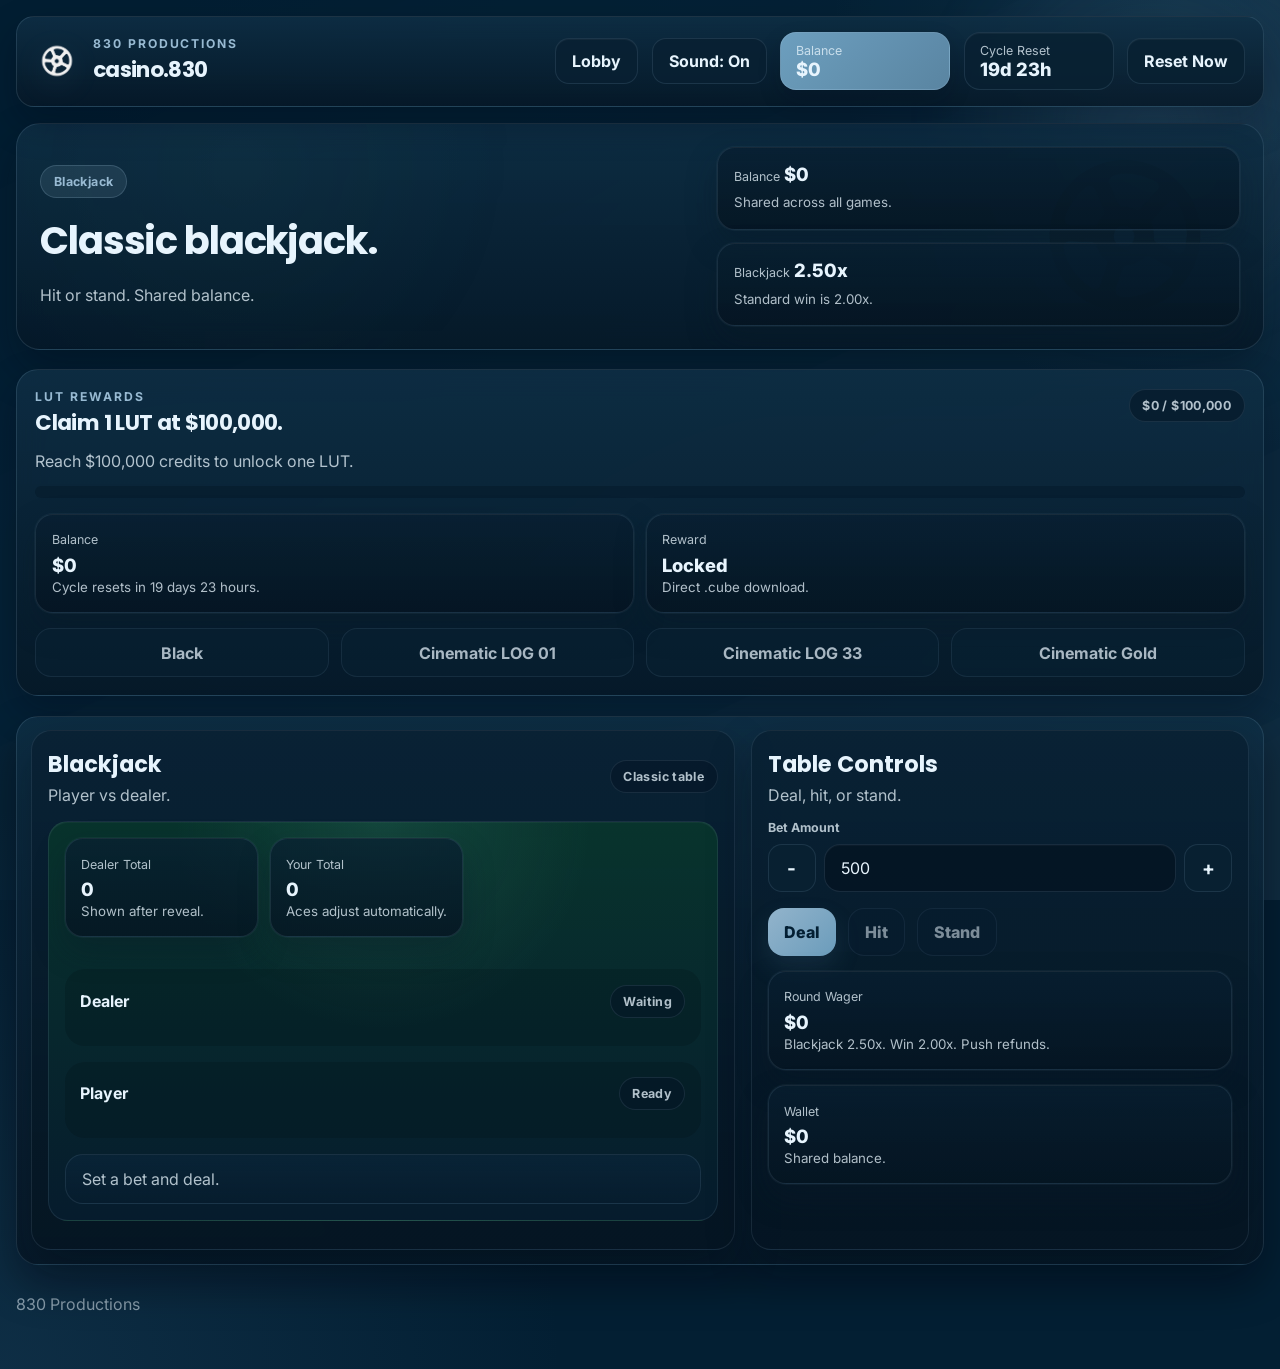
==== commit 3c2d83da: "Add live rewards and low-balance reset" ====
--- a/games/blackjack.html
+++ b/games/blackjack.html
@@ -35,7 +35,13 @@
             <span>Balance</span>
             <strong data-balance-display>$30,000</strong>
           </div>
-          <button class="secondary-button" data-reset-balance type="button">Reset</button>
+          <div class="cycle-pill">
+            <span>Cycle Reset</span>
+            <strong data-cycle-display>20d</strong>
+          </div>
+          <button class="secondary-button" data-low-balance-reset type="button" disabled>
+            Reset &lt;1k
+          </button>
         </div>
       </header>
 
@@ -61,6 +67,10 @@
           </div>
         </section>
 
+        <section class="reward-section">
+          <div class="reward-panel glass-panel" data-lut-rewards></div>
+        </section>
+
         <section class="lobby-section">
           <div class="game-stage-shell glass-panel">
             <div id="gameMount"></div>
@@ -68,7 +78,7 @@
         </section>
 
         <footer class="site-footer">
-          <p>This is a free-to-play simulation. No real money gambling.</p>
+          <p>830 Productions</p>
         </footer>
       </main>
     </div>
--- a/css/styles.css
+++ b/css/styles.css
@@ -221,6 +221,20 @@
   background: linear-gradient(135deg, rgba(113, 164, 196, 0.96), rgba(93, 137, 167, 0.96));
 }
 
+.cycle-pill {
+  display: flex;
+  flex-direction: column;
+  justify-content: center;
+  min-width: 150px;
+  min-height: 50px;
+  padding: 0.6rem 0.95rem;
+  border-radius: 16px;
+  border: 1px solid rgba(152, 186, 210, 0.14);
+  background: rgba(9, 33, 51, 0.86);
+  box-shadow: inset 0 1px 0 rgba(255, 255, 255, 0.04);
+  color: var(--text-primary);
+}
+
 .primary-button,
 .secondary-button,
 .icon-button,
@@ -241,6 +255,15 @@
 .modal-close:hover {
   transform: translateY(-1px);
   box-shadow: 0 12px 24px rgba(0, 0, 0, 0.2);
+}
+
+.secondary-button[disabled],
+.icon-button[disabled],
+.chip-button[disabled] {
+  opacity: 0.52;
+  cursor: not-allowed;
+  transform: none;
+  box-shadow: none;
 }
 
 .primary-button {
@@ -308,6 +331,7 @@
 }
 
 .balance-pill span,
+.cycle-pill span,
 .modal-balance span,
 .hero-stat span,
 .info-copy span,
@@ -320,6 +344,7 @@
 }
 
 .balance-pill strong,
+.cycle-pill strong,
 .modal-balance strong,
 .hero-stat strong,
 .metric-card strong,
@@ -435,6 +460,10 @@
   line-height: 1.6;
 }
 
+.disclaimer-text strong {
+  color: var(--text-primary);
+}
+
 .sidebar-note {
   padding: 0.9rem 1rem;
   border-radius: 18px;
@@ -522,6 +551,92 @@
 
 .lobby-section {
   margin-top: 1.2rem;
+}
+
+.reward-section {
+  margin-top: 1.2rem;
+}
+
+.reward-panel {
+  padding: 1.15rem;
+  border-radius: 22px;
+}
+
+.reward-head {
+  display: flex;
+  align-items: flex-start;
+  justify-content: space-between;
+  gap: 1rem;
+}
+
+.reward-head h2 {
+  margin: 0;
+  font-family: "Poppins", sans-serif;
+  font-size: 1.35rem;
+  letter-spacing: -0.03em;
+}
+
+.reward-copy {
+  margin: 0.75rem 0 0;
+  color: var(--text-secondary);
+}
+
+.reward-progress {
+  margin-top: 0.95rem;
+  height: 12px;
+  border-radius: 999px;
+  background: rgba(7, 29, 47, 0.8);
+  overflow: hidden;
+}
+
+.reward-progress span {
+  display: block;
+  height: 100%;
+  border-radius: inherit;
+  background: linear-gradient(90deg, rgba(93, 137, 167, 0.96), rgba(152, 186, 210, 0.98));
+}
+
+.reward-meta {
+  display: grid;
+  grid-template-columns: repeat(2, minmax(0, 1fr));
+  gap: 0.75rem;
+  margin-top: 0.95rem;
+}
+
+.reward-grid {
+  display: grid;
+  grid-template-columns: repeat(auto-fit, minmax(180px, 1fr));
+  gap: 0.75rem;
+  margin-top: 0.95rem;
+}
+
+.reward-download {
+  min-height: 48px;
+  padding: 0.85rem 1rem;
+  border-radius: 16px;
+  border: 1px solid rgba(152, 186, 210, 0.14);
+  background: rgba(9, 33, 51, 0.86);
+  color: var(--text-primary);
+  font-weight: 700;
+  transition:
+    transform var(--transition-soft),
+    box-shadow var(--transition-soft),
+    border-color var(--transition-soft),
+    background-color var(--transition-soft);
+}
+
+.reward-download:hover {
+  transform: translateY(-1px);
+  box-shadow: 0 12px 24px rgba(0, 0, 0, 0.2);
+}
+
+.reward-download.is-claimed {
+  border-color: rgba(231, 244, 253, 0.22);
+  background: rgba(93, 137, 167, 0.22);
+}
+
+.reward-download.is-locked {
+  opacity: 0.72;
 }
 
 .section-header {
@@ -1868,6 +1983,7 @@
   }
 
   .reels,
+  .reward-meta,
   .metric-grid,
   .selection-grid,
   .crash-grid {
